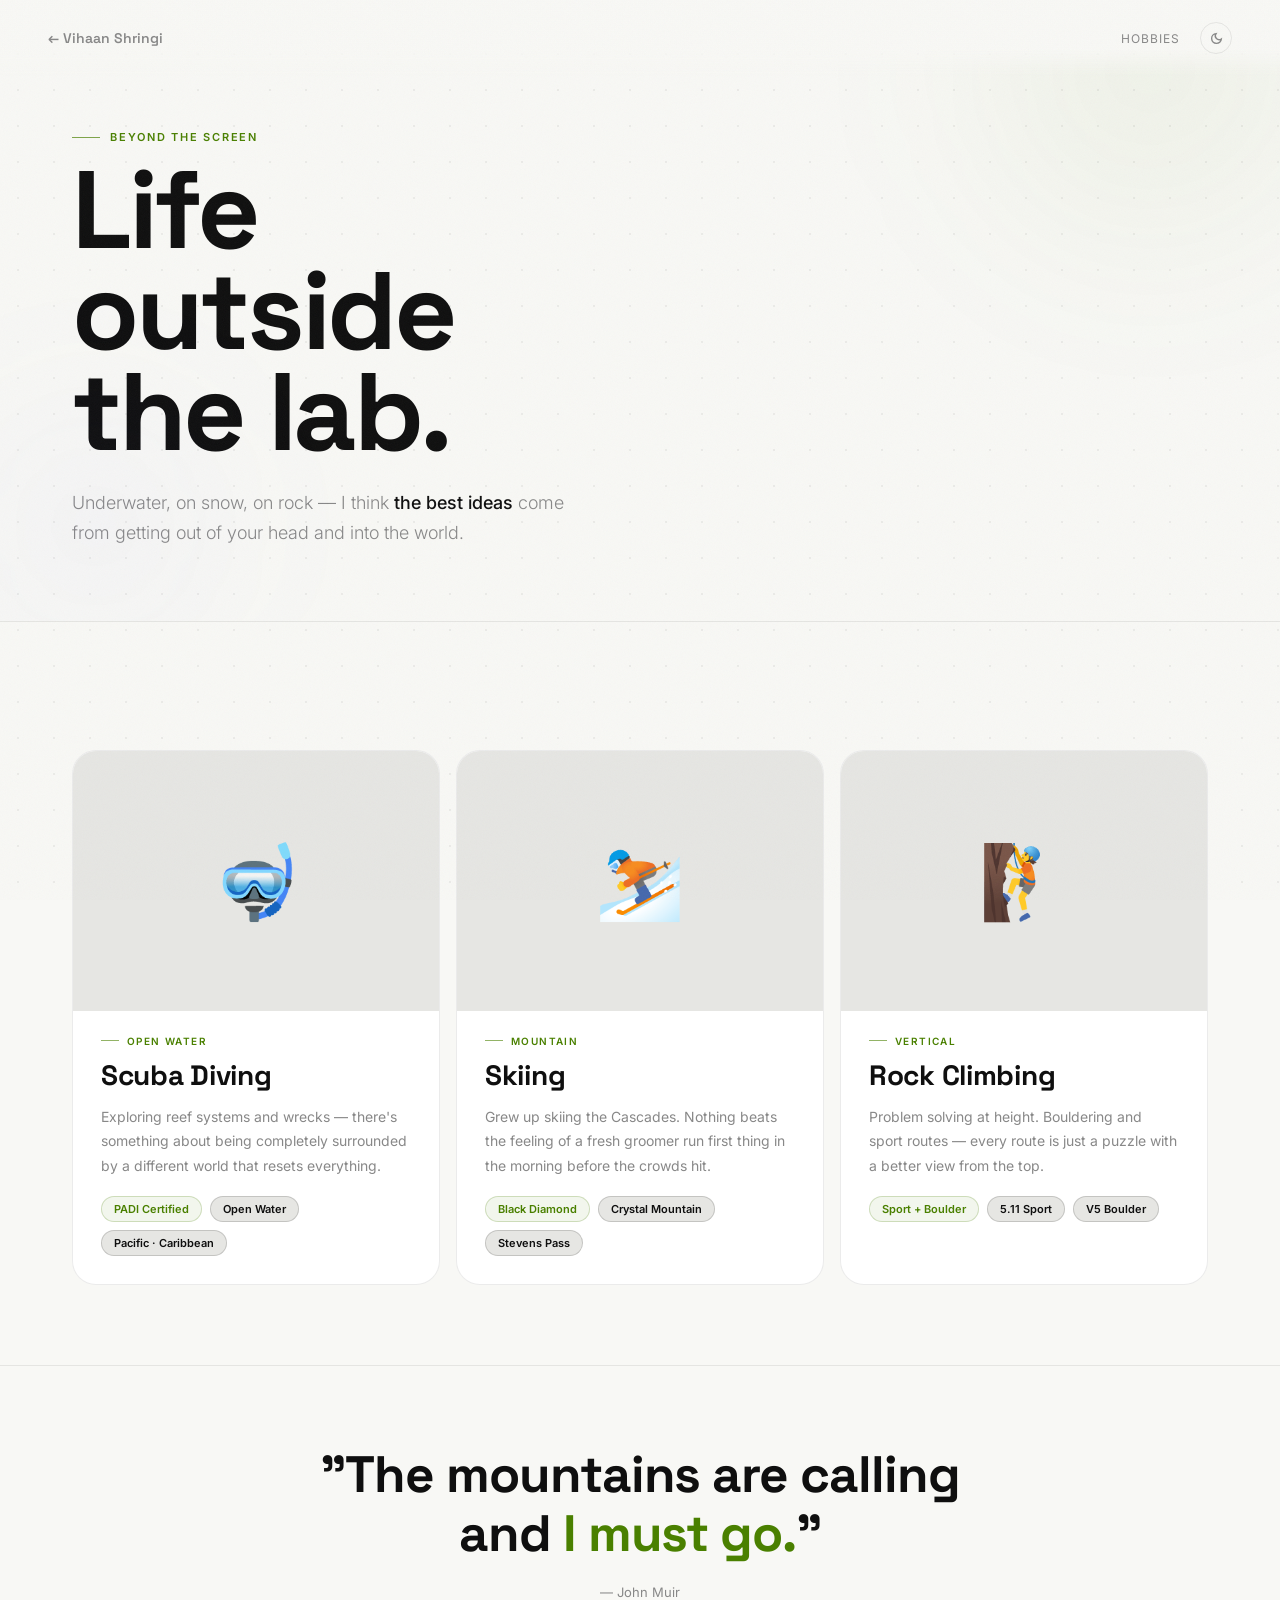
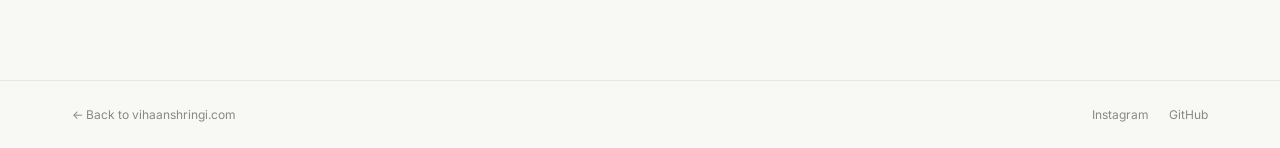
==== hobbies.html @ ff488a0d "Add interactive achievement flower to hero + hobbies page - Replace hero stat cards with SVG-style p" ====
<!DOCTYPE html>
<html lang="en">
<head>
  <meta charset="UTF-8" /><meta name="viewport" content="width=device-width, initial-scale=1.0" />
  <script>try{var t=localStorage.getItem('theme')||(window.matchMedia('(prefers-color-scheme:light)').matches?'light':'dark');document.documentElement.setAttribute('data-theme',t)}catch(e){}</script>
  <title>Hobbies — Vihaan Shringi</title>
  <link rel="preconnect" href="https://fonts.googleapis.com" />
  <link href="https://fonts.googleapis.com/css2?family=Space+Grotesk:wght@300;400;500;600;700&family=Inter:wght@300;400;500;600&display=swap" rel="stylesheet" />
  <style>
    *, *::before, *::after { box-sizing: border-box; margin: 0; padding: 0; }
    :root {
      --bg: #080808; --surface: #0f0f0f; --surface2: #161616;
      --border: rgba(255,255,255,0.07); --border2: rgba(255,255,255,0.13);
      --text: #ebebeb; --muted: #555; --accent: #b8ff57;
    }
    [data-theme="light"] {
      --bg: #f8f8f5; --surface: #efefec; --surface2: #e6e6e3;
      --border: rgba(0,0,0,0.08); --border2: rgba(0,0,0,0.15);
      --text: #0f0f0f; --muted: #888; --accent: #4a8000;
    }
    html { scroll-behavior: smooth; }
    body { background: var(--bg); color: var(--text); font-family: 'Inter', sans-serif; -webkit-font-smoothing: antialiased; overflow-x: hidden; cursor: none; }
    h1,h2,h3,h4 { font-family: 'Space Grotesk', sans-serif; }

    /* NOISE */
    .noise { position:fixed; inset:0; z-index:200; pointer-events:none; opacity:0.04;
      background-image:url("data:image/svg+xml,%3Csvg viewBox='0 0 256 256' xmlns='http://www.w3.org/2000/svg'%3E%3Cfilter id='n'%3E%3CfeTurbulence type='fractalNoise' baseFrequency='0.9' numOctaves='4' stitchTiles='stitch'/%3E%3C/filter%3E%3Crect width='100%25' height='100%25' filter='url(%23n)'/%3E%3C/svg%3E");
      background-size:200px 200px; }
    body::before { content:''; position:fixed; inset:0; background-image:radial-gradient(rgba(255,255,255,0.022) 1px, transparent 1px); background-size:36px 36px; pointer-events:none; z-index:0; }
    [data-theme="light"] body::before { background-image:radial-gradient(rgba(0,0,0,0.05) 1px, transparent 1px); }

    /* CURSOR */
    #cursor { position:fixed; width:8px; height:8px; background:var(--accent); border-radius:50%; pointer-events:none; z-index:9999; transform:translate(-50%,-50%); mix-blend-mode:difference; transition:width .15s,height .15s; }
    #cursor-ring { position:fixed; width:36px; height:36px; border:1.5px solid rgba(184,255,87,0.3); border-radius:50%; pointer-events:none; z-index:9998; transform:translate(-50%,-50%); transition:width .22s,height .22s,border-color .22s; }
    body.hovered #cursor { width:5px; height:5px; }
    body.hovered #cursor-ring { width:52px; height:52px; border-color:rgba(184,255,87,0.55); }
    [data-theme="light"] #cursor-ring { border-color:rgba(74,128,0,0.35); }
    [data-theme="light"] body.hovered #cursor-ring { border-color:rgba(74,128,0,0.6); }
    @media(max-width:820px){ body{ cursor:auto; } #cursor,#cursor-ring{ display:none; } }

    /* NAV */
    nav { position:fixed; top:0; width:100%; z-index:100; padding:22px 48px; display:flex; align-items:center; justify-content:space-between; }
    nav::after { content:''; position:absolute; inset:0; background:linear-gradient(to bottom, rgba(8,8,8,0.97) 65%, transparent); pointer-events:none; }
    [data-theme="light"] nav::after { background:linear-gradient(to bottom, rgba(248,248,245,0.97) 65%, transparent); }
    .back-link { font-family:'Space Grotesk',sans-serif; font-weight:600; font-size:14px; color:var(--muted); text-decoration:none; position:relative; z-index:1; transition:color .2s; display:flex; align-items:center; gap:8px; }
    .back-link:hover { color:var(--text); }
    .nav-right { display:flex; align-items:center; gap:20px; position:relative; z-index:1; }
    .nav-tag { font-size:12px; color:var(--muted); letter-spacing:0.08em; text-transform:uppercase; }
    .theme-toggle { background:transparent; border:1px solid var(--border); border-radius:99px; width:32px; height:32px; display:flex; align-items:center; justify-content:center; cursor:none; transition:border-color .2s; color:var(--muted); padding:0; flex-shrink:0; }
    .theme-toggle:hover { border-color:var(--border2); color:var(--text); }

    /* HERO */
    .page-hero { min-height: 52vh; display:flex; flex-direction:column; justify-content:flex-end; padding:130px 72px 72px; position:relative; overflow:hidden; }
    .hero-orb { position:absolute; border-radius:50%; pointer-events:none; filter:blur(80px); }
    .orb1 { width:500px; height:500px; top:-180px; right:-120px; background:radial-gradient(circle, rgba(184,255,87,0.06) 0%, transparent 70%); }
    .orb2 { width:350px; height:350px; bottom:-80px; left:-80px; background:radial-gradient(circle, rgba(99,102,241,0.05) 0%, transparent 70%); }
    [data-theme="light"] .orb1 { background:radial-gradient(circle, rgba(74,128,0,0.07) 0%, transparent 70%); }
    [data-theme="light"] .orb2 { background:radial-gradient(circle, rgba(99,102,241,0.05) 0%, transparent 70%); }
    .page-eyebrow { font-size:11px; font-weight:600; color:var(--accent); letter-spacing:0.16em; text-transform:uppercase; margin-bottom:16px; display:flex; align-items:center; gap:10px; }
    .page-eyebrow::before { content:''; width:28px; height:1px; background:var(--accent); opacity:0.7; }
    .page-title { font-size:clamp(56px,9vw,110px); font-weight:700; line-height:0.92; letter-spacing:-0.03em; margin-bottom:24px; }
    .page-desc { font-size:18px; color:var(--muted); max-width:520px; line-height:1.7; font-weight:300; }
    .page-desc strong { color:var(--text); font-weight:500; }

    /* HOBBY GRID */
    .hobbies-section { padding:80px 72px; border-top:1px solid var(--border); }
    .hobbies-grid { display:grid; grid-template-columns:repeat(3,1fr); gap:16px; margin-top:48px; }
    .hobby-card { border:1px solid var(--border); border-radius:24px; overflow:hidden; background:var(--surface); transition:border-color .25s, transform .3s, box-shadow .3s; position:relative; }
    .hobby-card:hover { border-color:var(--border2); transform:translateY(-5px); box-shadow:0 20px 50px rgba(0,0,0,0.4); }
    [data-theme="light"] .hobby-card { background:#fff; }
    .hobby-img { width:100%; height:260px; object-fit:cover; display:block; background:var(--surface2); position:relative; }
    .hobby-img-placeholder { width:100%; height:260px; background:var(--surface2); display:flex; align-items:center; justify-content:center; font-size:72px; }
    .hobby-body { padding:24px 28px 28px; }
    .hobby-tag { font-size:10px; font-weight:600; color:var(--accent); letter-spacing:0.14em; text-transform:uppercase; margin-bottom:10px; display:flex; align-items:center; gap:8px; }
    .hobby-tag::before { content:''; width:18px; height:1px; background:var(--accent); opacity:0.6; }
    .hobby-name { font-family:'Space Grotesk',sans-serif; font-size:28px; font-weight:700; margin-bottom:12px; letter-spacing:-0.01em; }
    .hobby-desc { font-size:14px; color:var(--muted); line-height:1.75; margin-bottom:18px; }
    .hobby-stats { display:flex; flex-wrap:wrap; gap:8px; }
    .hobby-stat { font-size:11px; font-weight:600; color:var(--text); background:var(--surface2); border:1px solid var(--border2); border-radius:99px; padding:5px 12px; }
    .hobby-stat.accent { color:var(--accent); border-color:rgba(184,255,87,0.25); background:rgba(184,255,87,0.06); }
    [data-theme="light"] .hobby-stat.accent { background:rgba(74,128,0,0.07); border-color:rgba(74,128,0,0.22); }

    /* ADVENTURE QUOTE */
    .quote-section { padding:80px 72px; border-top:1px solid var(--border); text-align:center; }
    .big-quote { font-family:'Space Grotesk',sans-serif; font-size:clamp(28px,4vw,52px); font-weight:700; line-height:1.15; letter-spacing:-0.02em; color:var(--text); max-width:780px; margin:0 auto 20px; }
    .big-quote span { color:var(--accent); }
    .quote-attr { font-size:13px; color:var(--muted); }

    /* FOOTER */
    footer { border-top:1px solid var(--border); padding:26px 72px; display:flex; align-items:center; justify-content:space-between; color:var(--muted); font-size:12px; }
    footer a { color:var(--muted); text-decoration:none; transition:color .2s; }
    footer a:hover { color:var(--text); }

    /* REVEAL */
    .reveal { opacity:0; transform:translateY(22px); transition:opacity .6s ease, transform .6s ease; }
    .reveal.in { opacity:1; transform:none; }
    .rd1 { transition-delay:.08s; } .rd2 { transition-delay:.16s; } .rd3 { transition-delay:.24s; }

    @media(max-width:900px) {
      .page-hero { padding:110px 24px 56px; }
      .hobbies-section { padding:60px 24px; }
      .hobbies-grid { grid-template-columns:1fr 1fr; }
      .quote-section { padding:60px 24px; }
      footer { padding:24px; flex-direction:column; gap:8px; text-align:center; }
    }
    @media(max-width:600px) {
      .hobbies-grid { grid-template-columns:1fr; }
    }
  </style>
</head>
<body>
  <div class="noise"></div>
  <div id="cursor"></div>
  <div id="cursor-ring"></div>

  <nav>
    <a href="index.html" class="back-link">← Vihaan Shringi</a>
    <div class="nav-right">
      <span class="nav-tag">Hobbies</span>
      <button id="themeToggle" class="theme-toggle" aria-label="Toggle theme"></button>
    </div>
  </nav>

  <!-- HERO -->
  <section class="page-hero">
    <div class="hero-orb orb1"></div>
    <div class="hero-orb orb2"></div>
    <div class="page-eyebrow">Beyond the screen</div>
    <h1 class="page-title">Life<br/>outside<br/>the lab.</h1>
    <p class="page-desc">Underwater, on snow, on rock — I think <strong>the best ideas</strong> come from getting out of your head and into the world.</p>
  </section>

  <!-- HOBBIES GRID -->
  <section class="hobbies-section">
    <div class="hobbies-grid">

      <!-- SCUBA DIVING -->
      <div class="hobby-card reveal">
        <!-- Replace with: <img class="hobby-img" src="../media/photos/scuba.jpg" alt="Scuba"> -->
        <div class="hobby-img-placeholder">🤿</div>
        <div class="hobby-body">
          <div class="hobby-tag">Open water</div>
          <div class="hobby-name">Scuba Diving</div>
          <div class="hobby-desc">Exploring reef systems and wrecks — there's something about being completely surrounded by a different world that resets everything.</div>
          <div class="hobby-stats">
            <span class="hobby-stat accent">PADI Certified</span>
            <span class="hobby-stat">Open Water</span>
            <span class="hobby-stat">Pacific · Caribbean</span>
          </div>
        </div>
      </div>

      <!-- SKIING -->
      <div class="hobby-card reveal rd1">
        <!-- Replace with: <img class="hobby-img" src="../media/photos/skiing.jpg" alt="Skiing"> -->
        <div class="hobby-img-placeholder">⛷️</div>
        <div class="hobby-body">
          <div class="hobby-tag">Mountain</div>
          <div class="hobby-name">Skiing</div>
          <div class="hobby-desc">Grew up skiing the Cascades. Nothing beats the feeling of a fresh groomer run first thing in the morning before the crowds hit.</div>
          <div class="hobby-stats">
            <span class="hobby-stat accent">Black Diamond</span>
            <span class="hobby-stat">Crystal Mountain</span>
            <span class="hobby-stat">Stevens Pass</span>
          </div>
        </div>
      </div>

      <!-- CLIMBING -->
      <div class="hobby-card reveal rd2">
        <!-- Replace with: <img class="hobby-img" src="../media/photos/climbing.jpg" alt="Climbing"> -->
        <div class="hobby-img-placeholder">🧗</div>
        <div class="hobby-body">
          <div class="hobby-tag">Vertical</div>
          <div class="hobby-name">Rock Climbing</div>
          <div class="hobby-desc">Problem solving at height. Bouldering and sport routes — every route is just a puzzle with a better view from the top.</div>
          <div class="hobby-stats">
            <span class="hobby-stat accent">Sport + Boulder</span>
            <span class="hobby-stat">5.11 Sport</span>
            <span class="hobby-stat">V5 Boulder</span>
          </div>
        </div>
      </div>

      <!-- PLACEHOLDER 4 — fill in with another hobby -->
      <!-- <div class="hobby-card reveal rd3">
        <div class="hobby-img-placeholder">🏄</div>
        <div class="hobby-body">
          <div class="hobby-tag">Water</div>
          <div class="hobby-name">Surfing</div>
          <div class="hobby-desc">...</div>
          <div class="hobby-stats"><span class="hobby-stat">...</span></div>
        </div>
      </div> -->

    </div>
  </section>

  <!-- QUOTE -->
  <section class="quote-section reveal">
    <p class="big-quote">"The mountains are calling<br/>and <span>I must go.</span>"</p>
    <p class="quote-attr">— John Muir</p>
  </section>

  <footer>
    <a href="index.html">← Back to vihaanshringi.com</a>
    <div style="display:flex;gap:20px">
      <a href="https://instagram.com/vhn1squests" target="_blank">Instagram</a>
      <a href="https://github.com/v1hns" target="_blank">GitHub</a>
    </div>
  </footer>

  <script>
    // CURSOR
    const cur = document.getElementById('cursor'), ring = document.getElementById('cursor-ring');
    let mx = -200, my = -200, rx = -200, ry = -200;
    document.addEventListener('mousemove', e => { mx = e.clientX; my = e.clientY; });
    (function tick() {
      cur.style.left = mx + 'px'; cur.style.top = my + 'px';
      rx += (mx - rx) * 0.13; ry += (my - ry) * 0.13;
      ring.style.left = rx + 'px'; ring.style.top = ry + 'px';
      requestAnimationFrame(tick);
    })();
    document.querySelectorAll('a, button, .hobby-card').forEach(el => {
      el.addEventListener('mouseenter', () => document.body.classList.add('hovered'));
      el.addEventListener('mouseleave', () => document.body.classList.remove('hovered'));
    });

    // THEME TOGGLE
    (function() {
      const html = document.documentElement;
      const btn = document.getElementById('themeToggle');
      const sunSVG = '<svg width="13" height="13" viewBox="0 0 24 24" fill="none" stroke="currentColor" stroke-width="2.5"><circle cx="12" cy="12" r="4"/><line x1="12" y1="2" x2="12" y2="4"/><line x1="12" y1="20" x2="12" y2="22"/><line x1="4.93" y1="4.93" x2="6.34" y2="6.34"/><line x1="17.66" y1="17.66" x2="19.07" y2="19.07"/><line x1="2" y1="12" x2="4" y2="12"/><line x1="20" y1="12" x2="22" y2="12"/><line x1="4.93" y1="19.07" x2="6.34" y2="17.66"/><line x1="17.66" y1="6.34" x2="19.07" y2="4.93"/></svg>';
      const moonSVG = '<svg width="13" height="13" viewBox="0 0 24 24" fill="none" stroke="currentColor" stroke-width="2.5"><path d="M21 12.79A9 9 0 1 1 11.21 3 7 7 0 0 0 21 12.79z"/></svg>';
      function isDark() { return html.getAttribute('data-theme') === 'dark'; }
      function updateIcon() { btn.innerHTML = isDark() ? sunSVG : moonSVG; }
      btn.addEventListener('click', () => {
        const next = isDark() ? 'light' : 'dark';
        html.setAttribute('data-theme', next);
        localStorage.setItem('theme', next);
        updateIcon();
      });
      updateIcon();
    })();

    // SCROLL REVEAL
    const obs = new IntersectionObserver(
      entries => entries.forEach(e => { if (e.isIntersecting) e.target.classList.add('in'); }),
      { threshold: 0.08 }
    );
    document.querySelectorAll('.reveal').forEach(el => obs.observe(el));
  </script>
</body>
</html>
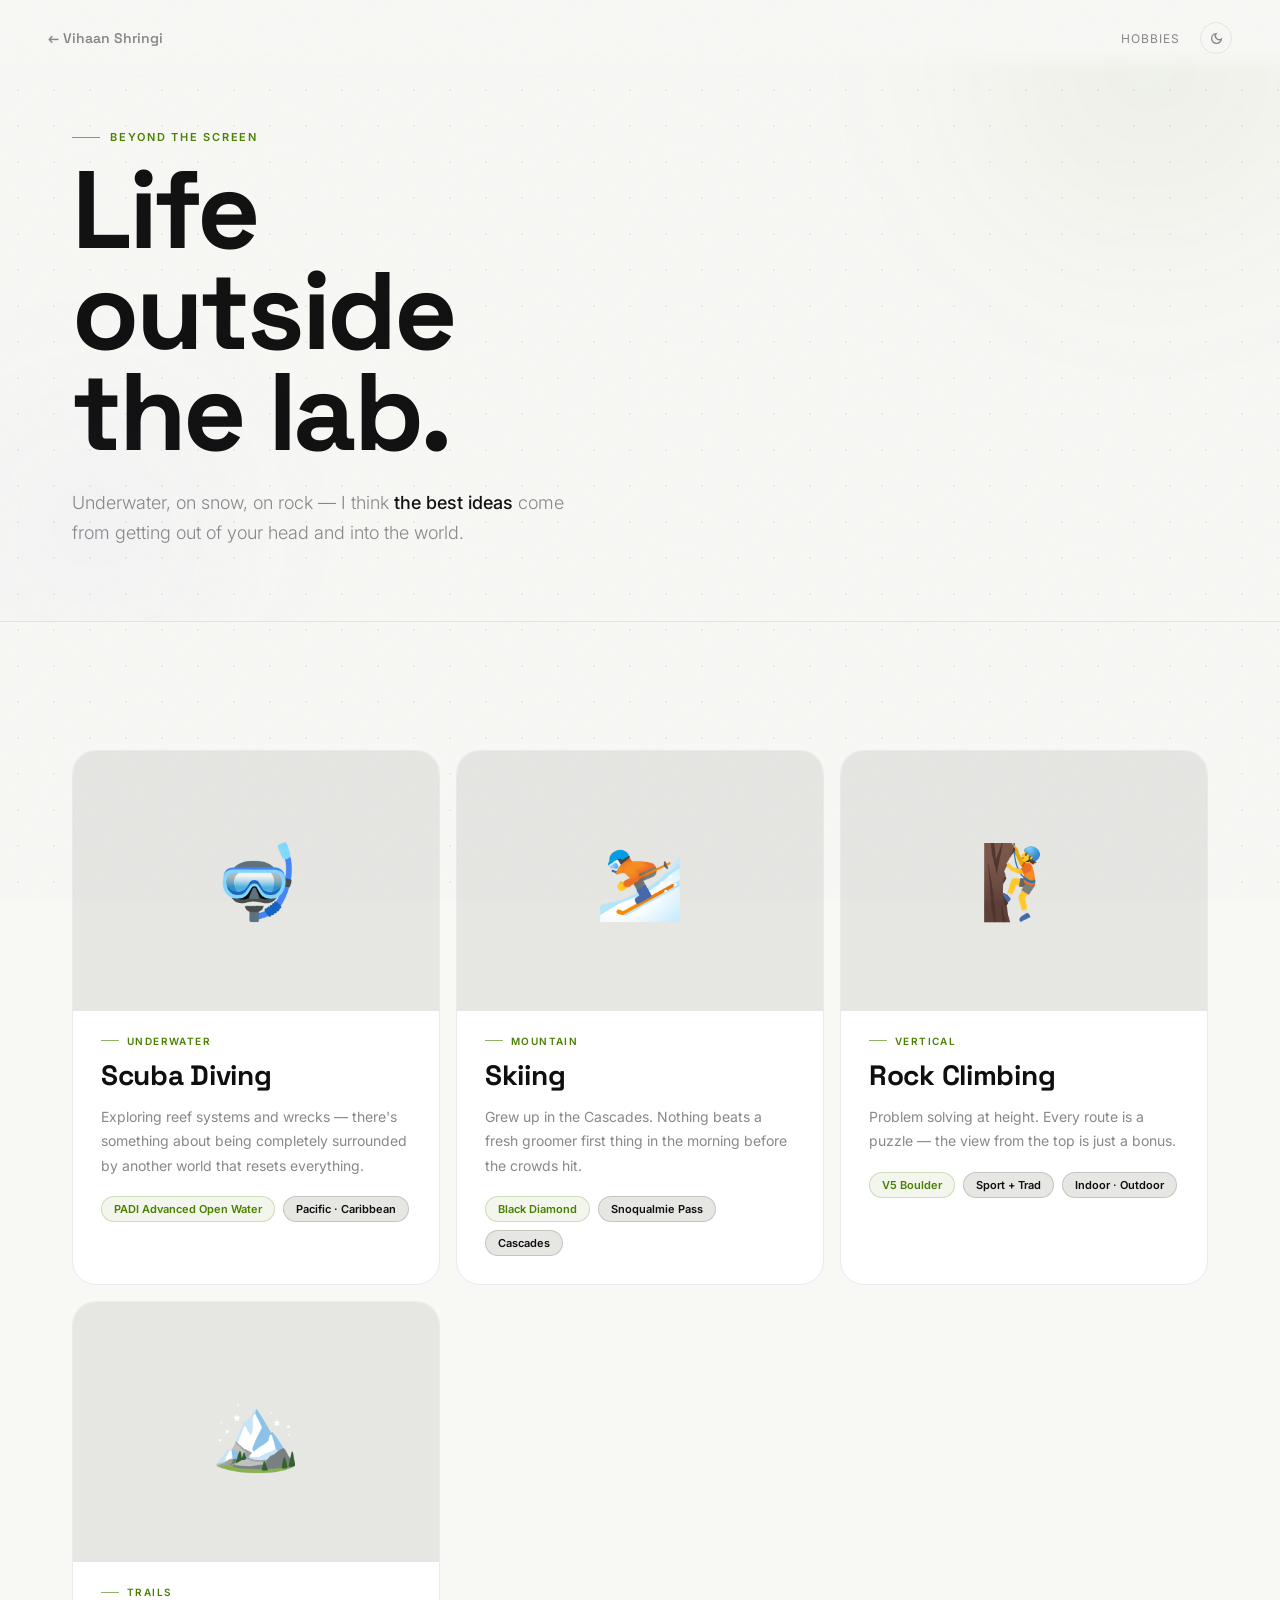
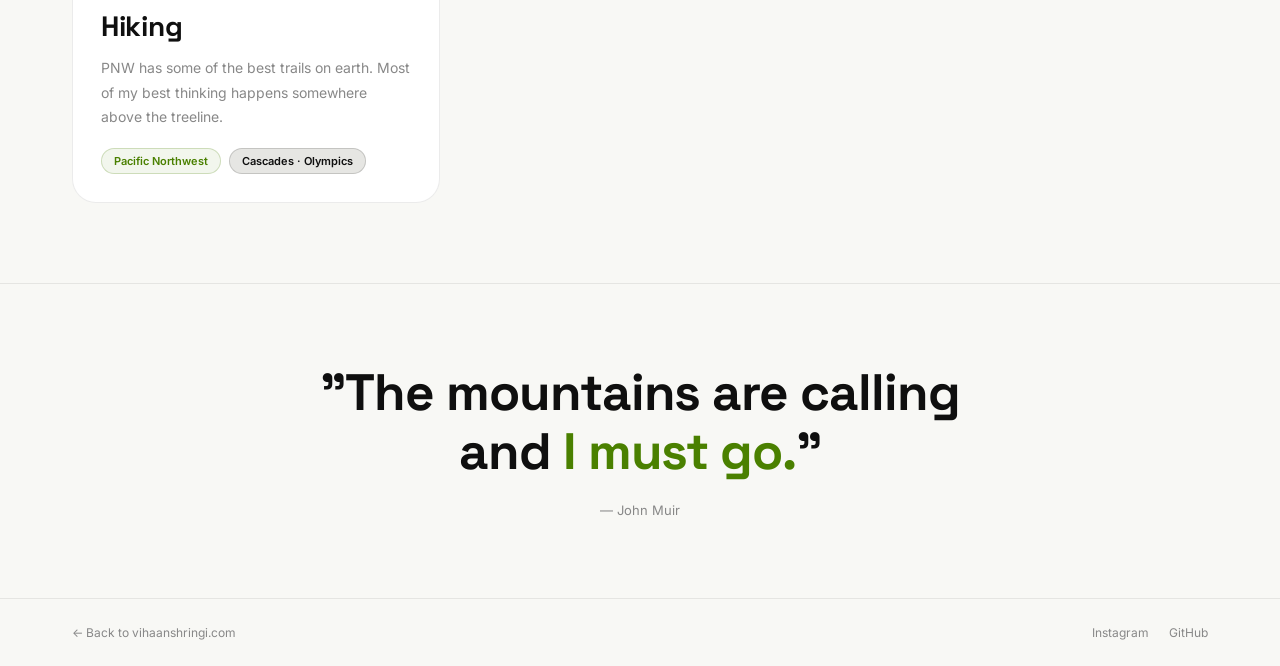
==== commit a0f929c8: "Replace experience section with compact affiliations grid; update hobbies - Ditch the full resume-st" ====
--- a/hobbies.html
+++ b/hobbies.html
@@ -136,15 +136,14 @@
 
       <!-- SCUBA DIVING -->
       <div class="hobby-card reveal">
-        <!-- Replace with: <img class="hobby-img" src="../media/photos/scuba.jpg" alt="Scuba"> -->
+        <!-- Replace with: <img class="hobby-img" src="media/photos/scuba.jpg" alt="Scuba"> -->
         <div class="hobby-img-placeholder">🤿</div>
         <div class="hobby-body">
-          <div class="hobby-tag">Open water</div>
+          <div class="hobby-tag">Underwater</div>
           <div class="hobby-name">Scuba Diving</div>
-          <div class="hobby-desc">Exploring reef systems and wrecks — there's something about being completely surrounded by a different world that resets everything.</div>
-          <div class="hobby-stats">
-            <span class="hobby-stat accent">PADI Certified</span>
-            <span class="hobby-stat">Open Water</span>
+          <div class="hobby-desc">Exploring reef systems and wrecks — there's something about being completely surrounded by another world that resets everything.</div>
+          <div class="hobby-stats">
+            <span class="hobby-stat accent">PADI Advanced Open Water</span>
             <span class="hobby-stat">Pacific · Caribbean</span>
           </div>
         </div>
@@ -152,46 +151,50 @@
 
       <!-- SKIING -->
       <div class="hobby-card reveal rd1">
-        <!-- Replace with: <img class="hobby-img" src="../media/photos/skiing.jpg" alt="Skiing"> -->
+        <!-- Replace with: <img class="hobby-img" src="media/photos/skiing.jpg" alt="Skiing"> -->
         <div class="hobby-img-placeholder">⛷️</div>
         <div class="hobby-body">
           <div class="hobby-tag">Mountain</div>
           <div class="hobby-name">Skiing</div>
-          <div class="hobby-desc">Grew up skiing the Cascades. Nothing beats the feeling of a fresh groomer run first thing in the morning before the crowds hit.</div>
+          <div class="hobby-desc">Grew up in the Cascades. Nothing beats a fresh groomer first thing in the morning before the crowds hit.</div>
           <div class="hobby-stats">
             <span class="hobby-stat accent">Black Diamond</span>
-            <span class="hobby-stat">Crystal Mountain</span>
-            <span class="hobby-stat">Stevens Pass</span>
+            <span class="hobby-stat">Snoqualmie Pass</span>
+            <span class="hobby-stat">Cascades</span>
           </div>
         </div>
       </div>
 
       <!-- CLIMBING -->
       <div class="hobby-card reveal rd2">
-        <!-- Replace with: <img class="hobby-img" src="../media/photos/climbing.jpg" alt="Climbing"> -->
+        <!-- Replace with: <img class="hobby-img" src="media/photos/climbing.jpg" alt="Climbing"> -->
         <div class="hobby-img-placeholder">🧗</div>
         <div class="hobby-body">
           <div class="hobby-tag">Vertical</div>
           <div class="hobby-name">Rock Climbing</div>
-          <div class="hobby-desc">Problem solving at height. Bouldering and sport routes — every route is just a puzzle with a better view from the top.</div>
-          <div class="hobby-stats">
-            <span class="hobby-stat accent">Sport + Boulder</span>
-            <span class="hobby-stat">5.11 Sport</span>
-            <span class="hobby-stat">V5 Boulder</span>
-          </div>
-        </div>
-      </div>
-
-      <!-- PLACEHOLDER 4 — fill in with another hobby -->
-      <!-- <div class="hobby-card reveal rd3">
-        <div class="hobby-img-placeholder">🏄</div>
-        <div class="hobby-body">
-          <div class="hobby-tag">Water</div>
-          <div class="hobby-name">Surfing</div>
-          <div class="hobby-desc">...</div>
-          <div class="hobby-stats"><span class="hobby-stat">...</span></div>
-        </div>
-      </div> -->
+          <div class="hobby-desc">Problem solving at height. Every route is a puzzle — the view from the top is just a bonus.</div>
+          <div class="hobby-stats">
+            <span class="hobby-stat accent">V5 Boulder</span>
+            <span class="hobby-stat">Sport + Trad</span>
+            <span class="hobby-stat">Indoor · Outdoor</span>
+          </div>
+        </div>
+      </div>
+
+      <!-- HIKING -->
+      <div class="hobby-card reveal rd3">
+        <!-- Replace with: <img class="hobby-img" src="media/photos/hiking.jpg" alt="Hiking"> -->
+        <div class="hobby-img-placeholder">🏔️</div>
+        <div class="hobby-body">
+          <div class="hobby-tag">Trails</div>
+          <div class="hobby-name">Hiking</div>
+          <div class="hobby-desc">PNW has some of the best trails on earth. Most of my best thinking happens somewhere above the treeline.</div>
+          <div class="hobby-stats">
+            <span class="hobby-stat accent">Pacific Northwest</span>
+            <span class="hobby-stat">Cascades · Olympics</span>
+          </div>
+        </div>
+      </div>
 
     </div>
   </section>
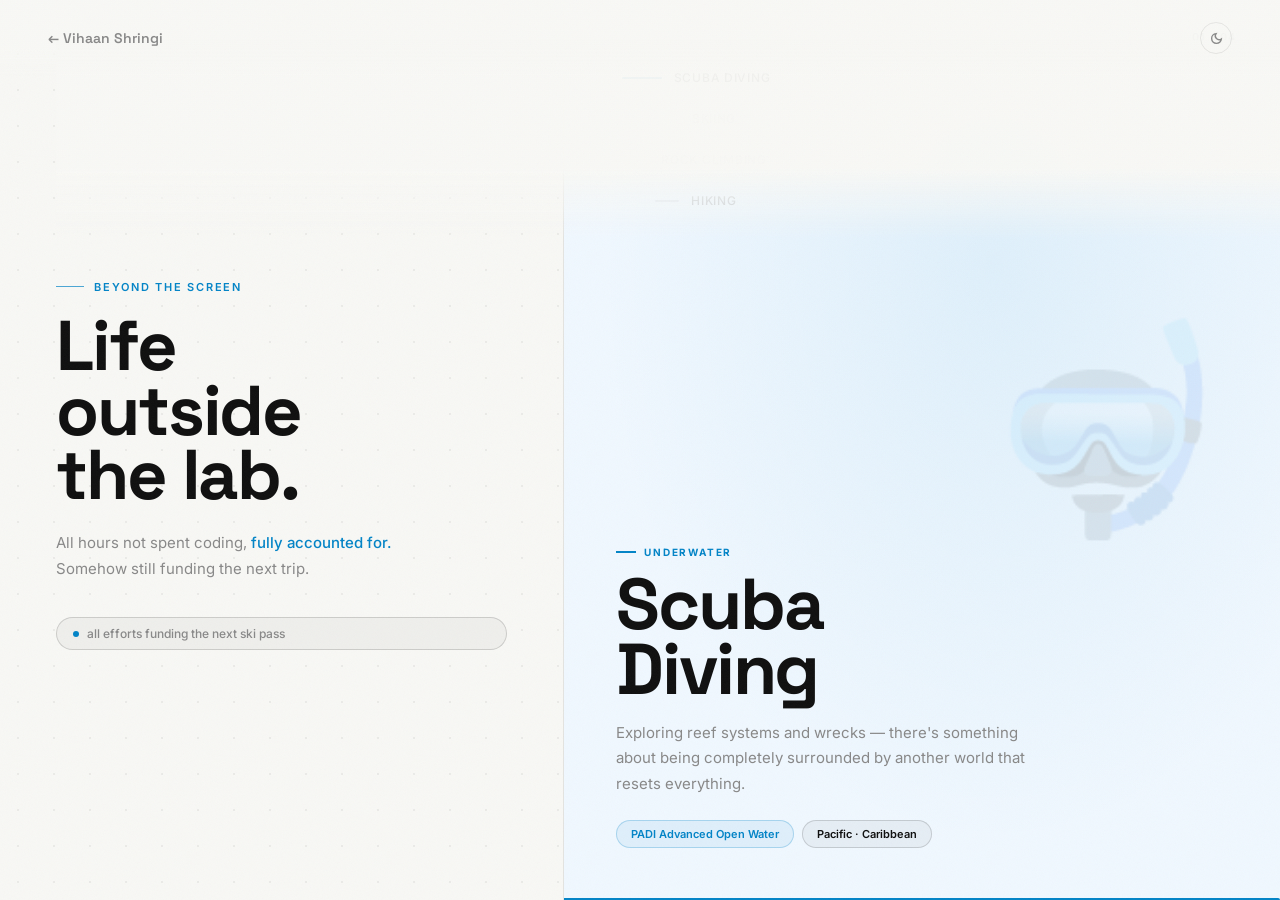
==== commit 01fedf2a: "Restore full site, blue accent, dock sign, fish strip; hobbies ad reel index.html: - Restored from l" ====
--- a/hobbies.html
+++ b/hobbies.html
@@ -7,20 +7,22 @@
   <link rel="preconnect" href="https://fonts.googleapis.com" />
   <link href="https://fonts.googleapis.com/css2?family=Space+Grotesk:wght@300;400;500;600;700&family=Inter:wght@300;400;500;600&display=swap" rel="stylesheet" />
   <style>
-    *, *::before, *::after { box-sizing: border-box; margin: 0; padding: 0; }
+    *, *::before, *::after { box-sizing:border-box; margin:0; padding:0; }
     :root {
-      --bg: #080808; --surface: #0f0f0f; --surface2: #161616;
-      --border: rgba(255,255,255,0.07); --border2: rgba(255,255,255,0.13);
-      --text: #ebebeb; --muted: #555; --accent: #b8ff57;
+      --bg:#080808; --surface:#0f0f0f; --surface2:#161616;
+      --border:rgba(255,255,255,0.07); --border2:rgba(255,255,255,0.13);
+      --text:#ebebeb; --muted:#555; --accent:#38bdf8;
     }
     [data-theme="light"] {
-      --bg: #f8f8f5; --surface: #efefec; --surface2: #e6e6e3;
-      --border: rgba(0,0,0,0.08); --border2: rgba(0,0,0,0.15);
-      --text: #0f0f0f; --muted: #888; --accent: #4a8000;
-    }
-    html { scroll-behavior: smooth; }
-    body { background: var(--bg); color: var(--text); font-family: 'Inter', sans-serif; -webkit-font-smoothing: antialiased; overflow-x: hidden; cursor: none; }
-    h1,h2,h3,h4 { font-family: 'Space Grotesk', sans-serif; }
+      --bg:#f8f8f5; --surface:#efefec; --surface2:#e6e6e3;
+      --border:rgba(0,0,0,0.08); --border2:rgba(0,0,0,0.15);
+      --text:#0f0f0f; --muted:#888; --accent:#0284c7;
+    }
+    html,body { height:100%; overflow:hidden; }
+    body { background:var(--bg); color:var(--text); font-family:'Inter',sans-serif; -webkit-font-smoothing:antialiased; }
+    h1,h2,h3 { font-family:'Space Grotesk',sans-serif; }
+    * { cursor:none !important; }
+    @media(max-width:820px){ *{ cursor:auto !important; } }
 
     /* NOISE */
     .noise { position:fixed; inset:0; z-index:200; pointer-events:none; opacity:0.04;
@@ -31,80 +33,98 @@
 
     /* CURSOR */
     #cursor { position:fixed; width:8px; height:8px; background:var(--accent); border-radius:50%; pointer-events:none; z-index:9999; transform:translate(-50%,-50%); mix-blend-mode:difference; transition:width .15s,height .15s; }
-    #cursor-ring { position:fixed; width:36px; height:36px; border:1.5px solid rgba(184,255,87,0.3); border-radius:50%; pointer-events:none; z-index:9998; transform:translate(-50%,-50%); transition:width .22s,height .22s,border-color .22s; }
+    #cursor-ring { position:fixed; width:36px; height:36px; border:1.5px solid rgba(56,189,248,0.3); border-radius:50%; pointer-events:none; z-index:9998; transform:translate(-50%,-50%); transition:width .22s,height .22s,border-color .22s; }
     body.hovered #cursor { width:5px; height:5px; }
-    body.hovered #cursor-ring { width:52px; height:52px; border-color:rgba(184,255,87,0.55); }
-    [data-theme="light"] #cursor-ring { border-color:rgba(74,128,0,0.35); }
-    [data-theme="light"] body.hovered #cursor-ring { border-color:rgba(74,128,0,0.6); }
-    @media(max-width:820px){ body{ cursor:auto; } #cursor,#cursor-ring{ display:none; } }
+    body.hovered #cursor-ring { width:52px; height:52px; border-color:rgba(56,189,248,0.55); }
+    [data-theme="light"] #cursor-ring { border-color:rgba(2,132,199,0.3); }
+    @media(max-width:820px){ #cursor,#cursor-ring{ display:none; } }
 
     /* NAV */
     nav { position:fixed; top:0; width:100%; z-index:100; padding:22px 48px; display:flex; align-items:center; justify-content:space-between; }
-    nav::after { content:''; position:absolute; inset:0; background:linear-gradient(to bottom, rgba(8,8,8,0.97) 65%, transparent); pointer-events:none; }
-    [data-theme="light"] nav::after { background:linear-gradient(to bottom, rgba(248,248,245,0.97) 65%, transparent); }
+    nav::after { content:''; position:absolute; inset:0; background:linear-gradient(to bottom,rgba(8,8,8,0.97) 65%,transparent); pointer-events:none; }
+    [data-theme="light"] nav::after { background:linear-gradient(to bottom,rgba(248,248,245,0.97) 65%,transparent); }
     .back-link { font-family:'Space Grotesk',sans-serif; font-weight:600; font-size:14px; color:var(--muted); text-decoration:none; position:relative; z-index:1; transition:color .2s; display:flex; align-items:center; gap:8px; }
     .back-link:hover { color:var(--text); }
     .nav-right { display:flex; align-items:center; gap:20px; position:relative; z-index:1; }
-    .nav-tag { font-size:12px; color:var(--muted); letter-spacing:0.08em; text-transform:uppercase; }
     .theme-toggle { background:transparent; border:1px solid var(--border); border-radius:99px; width:32px; height:32px; display:flex; align-items:center; justify-content:center; cursor:none; transition:border-color .2s; color:var(--muted); padding:0; flex-shrink:0; }
     .theme-toggle:hover { border-color:var(--border2); color:var(--text); }
 
-    /* HERO */
-    .page-hero { min-height: 52vh; display:flex; flex-direction:column; justify-content:flex-end; padding:130px 72px 72px; position:relative; overflow:hidden; }
-    .hero-orb { position:absolute; border-radius:50%; pointer-events:none; filter:blur(80px); }
-    .orb1 { width:500px; height:500px; top:-180px; right:-120px; background:radial-gradient(circle, rgba(184,255,87,0.06) 0%, transparent 70%); }
-    .orb2 { width:350px; height:350px; bottom:-80px; left:-80px; background:radial-gradient(circle, rgba(99,102,241,0.05) 0%, transparent 70%); }
-    [data-theme="light"] .orb1 { background:radial-gradient(circle, rgba(74,128,0,0.07) 0%, transparent 70%); }
-    [data-theme="light"] .orb2 { background:radial-gradient(circle, rgba(99,102,241,0.05) 0%, transparent 70%); }
-    .page-eyebrow { font-size:11px; font-weight:600; color:var(--accent); letter-spacing:0.16em; text-transform:uppercase; margin-bottom:16px; display:flex; align-items:center; gap:10px; }
-    .page-eyebrow::before { content:''; width:28px; height:1px; background:var(--accent); opacity:0.7; }
-    .page-title { font-size:clamp(56px,9vw,110px); font-weight:700; line-height:0.92; letter-spacing:-0.03em; margin-bottom:24px; }
-    .page-desc { font-size:18px; color:var(--muted); max-width:520px; line-height:1.7; font-weight:300; }
-    .page-desc strong { color:var(--text); font-weight:500; }
-
-    /* HOBBY GRID */
-    .hobbies-section { padding:80px 72px; border-top:1px solid var(--border); }
-    .hobbies-grid { display:grid; grid-template-columns:repeat(3,1fr); gap:16px; margin-top:48px; }
-    .hobby-card { border:1px solid var(--border); border-radius:24px; overflow:hidden; background:var(--surface); transition:border-color .25s, transform .3s, box-shadow .3s; position:relative; }
-    .hobby-card:hover { border-color:var(--border2); transform:translateY(-5px); box-shadow:0 20px 50px rgba(0,0,0,0.4); }
-    [data-theme="light"] .hobby-card { background:#fff; }
-    .hobby-img { width:100%; height:260px; object-fit:cover; display:block; background:var(--surface2); position:relative; }
-    .hobby-img-placeholder { width:100%; height:260px; background:var(--surface2); display:flex; align-items:center; justify-content:center; font-size:72px; }
-    .hobby-body { padding:24px 28px 28px; }
-    .hobby-tag { font-size:10px; font-weight:600; color:var(--accent); letter-spacing:0.14em; text-transform:uppercase; margin-bottom:10px; display:flex; align-items:center; gap:8px; }
-    .hobby-tag::before { content:''; width:18px; height:1px; background:var(--accent); opacity:0.6; }
-    .hobby-name { font-family:'Space Grotesk',sans-serif; font-size:28px; font-weight:700; margin-bottom:12px; letter-spacing:-0.01em; }
-    .hobby-desc { font-size:14px; color:var(--muted); line-height:1.75; margin-bottom:18px; }
-    .hobby-stats { display:flex; flex-wrap:wrap; gap:8px; }
-    .hobby-stat { font-size:11px; font-weight:600; color:var(--text); background:var(--surface2); border:1px solid var(--border2); border-radius:99px; padding:5px 12px; }
-    .hobby-stat.accent { color:var(--accent); border-color:rgba(184,255,87,0.25); background:rgba(184,255,87,0.06); }
-    [data-theme="light"] .hobby-stat.accent { background:rgba(74,128,0,0.07); border-color:rgba(74,128,0,0.22); }
-
-    /* ADVENTURE QUOTE */
-    .quote-section { padding:80px 72px; border-top:1px solid var(--border); text-align:center; }
-    .big-quote { font-family:'Space Grotesk',sans-serif; font-size:clamp(28px,4vw,52px); font-weight:700; line-height:1.15; letter-spacing:-0.02em; color:var(--text); max-width:780px; margin:0 auto 20px; }
-    .big-quote span { color:var(--accent); }
-    .quote-attr { font-size:13px; color:var(--muted); }
-
-    /* FOOTER */
-    footer { border-top:1px solid var(--border); padding:26px 72px; display:flex; align-items:center; justify-content:space-between; color:var(--muted); font-size:12px; }
-    footer a { color:var(--muted); text-decoration:none; transition:color .2s; }
-    footer a:hover { color:var(--text); }
-
-    /* REVEAL */
-    .reveal { opacity:0; transform:translateY(22px); transition:opacity .6s ease, transform .6s ease; }
-    .reveal.in { opacity:1; transform:none; }
-    .rd1 { transition-delay:.08s; } .rd2 { transition-delay:.16s; } .rd3 { transition-delay:.24s; }
-
-    @media(max-width:900px) {
-      .page-hero { padding:110px 24px 56px; }
-      .hobbies-section { padding:60px 24px; }
-      .hobbies-grid { grid-template-columns:1fr 1fr; }
-      .quote-section { padding:60px 24px; }
-      footer { padding:24px; flex-direction:column; gap:8px; text-align:center; }
-    }
-    @media(max-width:600px) {
-      .hobbies-grid { grid-template-columns:1fr; }
+    /* LAYOUT */
+    .page-wrap { display:flex; height:100vh; }
+
+    /* LEFT PANEL */
+    .left-panel { width:44%; display:flex; flex-direction:column; justify-content:center; padding:90px 56px 60px; position:relative; z-index:1; flex-shrink:0; }
+    .eyebrow { font-size:11px; font-weight:600; color:var(--accent); letter-spacing:0.16em; text-transform:uppercase; margin-bottom:20px; display:flex; align-items:center; gap:10px; }
+    .eyebrow::before { content:''; width:28px; height:1px; background:var(--accent); opacity:0.7; }
+    .page-title { font-size:clamp(48px,5.5vw,80px); font-weight:700; line-height:0.92; letter-spacing:-0.03em; margin-bottom:22px; }
+    .tagline { font-size:15px; color:var(--muted); line-height:1.7; max-width:340px; margin-bottom:36px; }
+    .tagline em { color:var(--accent); font-style:normal; font-weight:500; }
+    .funding-note {
+      display:inline-flex; align-items:center; gap:8px;
+      font-size:12px; font-weight:500; color:var(--muted);
+      background:var(--surface); border:1px solid var(--border2);
+      border-radius:99px; padding:8px 16px;
+    }
+    .funding-note .dot { width:6px; height:6px; border-radius:50%; background:var(--accent); animation:blink 2s ease infinite; flex-shrink:0; }
+    @keyframes blink { 0%,100%{opacity:1} 50%{opacity:0.2} }
+
+    /* HOBBY DOTS NAV */
+    .hobby-dots { display:flex; flex-direction:column; gap:10px; margin-top:40px; }
+    .hobby-dot-item { display:flex; align-items:center; gap:12px; padding:8px 0; cursor:none; transition:opacity .2s; opacity:0.4; }
+    .hobby-dot-item.active { opacity:1; }
+    .hobby-dot-item .dot-line { width:24px; height:2px; background:var(--border2); border-radius:2px; transition:width .4s, background .3s; }
+    .hobby-dot-item.active .dot-line { width:40px; background:var(--accent); }
+    .hobby-dot-item .dot-label { font-size:12px; font-weight:500; color:var(--muted); letter-spacing:0.06em; text-transform:uppercase; transition:color .2s; }
+    .hobby-dot-item.active .dot-label { color:var(--text); }
+
+    /* RIGHT PANEL — AD REEL */
+    .right-panel { flex:1; position:relative; overflow:hidden; border-left:1px solid var(--border); }
+
+    .reel-track { display:flex; flex-direction:column; height:100%; transition:transform .65s cubic-bezier(.4,0,.2,1); }
+    .reel-slide { min-height:100vh; display:flex; flex-direction:column; justify-content:flex-end; padding:80px 52px 52px; position:relative; overflow:hidden; flex-shrink:0; }
+
+    /* Slide backgrounds */
+    .slide-bg { position:absolute; inset:0; z-index:0; transition:opacity .5s; }
+    .slide-0 .slide-bg { background:radial-gradient(ellipse 80% 70% at 60% 30%, rgba(56,189,248,0.08) 0%, transparent 65%), linear-gradient(180deg,#040d1a,#071428); }
+    .slide-1 .slide-bg { background:radial-gradient(ellipse 80% 70% at 40% 20%, rgba(147,210,255,0.07) 0%, transparent 65%), linear-gradient(180deg,#050a1a,#081525); }
+    .slide-2 .slide-bg { background:radial-gradient(ellipse 80% 70% at 70% 40%, rgba(99,102,241,0.07) 0%, transparent 65%), linear-gradient(180deg,#07050f,#100c1e); }
+    .slide-3 .slide-bg { background:radial-gradient(ellipse 80% 70% at 50% 25%, rgba(56,189,248,0.06) 0%, transparent 65%), linear-gradient(180deg,#030d18,#050f22); }
+    [data-theme="light"] .slide-0 .slide-bg { background:radial-gradient(ellipse at 60% 30%,rgba(2,132,199,0.07) 0%,transparent 65%),#f0f8ff; }
+    [data-theme="light"] .slide-1 .slide-bg { background:radial-gradient(ellipse at 40% 20%,rgba(2,132,199,0.06) 0%,transparent 65%),#f0f7ff; }
+    [data-theme="light"] .slide-2 .slide-bg { background:radial-gradient(ellipse at 70% 40%,rgba(99,102,241,0.07) 0%,transparent 65%),#f4f0ff; }
+    [data-theme="light"] .slide-3 .slide-bg { background:radial-gradient(ellipse at 50% 25%,rgba(2,132,199,0.06) 0%,transparent 65%),#eff8ff; }
+
+    /* Big emoji */
+    .slide-emoji { position:absolute; right:52px; top:50%; transform:translateY(-60%); font-size:clamp(120px,18vw,200px); opacity:0.18; pointer-events:none; z-index:1; user-select:none; }
+    [data-theme="light"] .slide-emoji { opacity:0.12; }
+
+    /* Slide content */
+    .slide-content { position:relative; z-index:2; }
+    .slide-tag { font-size:10px; font-weight:700; color:var(--accent); letter-spacing:0.18em; text-transform:uppercase; margin-bottom:14px; display:flex; align-items:center; gap:8px; }
+    .slide-tag::before { content:''; width:20px; height:1.5px; background:var(--accent); }
+    .slide-name { font-family:'Space Grotesk',sans-serif; font-size:clamp(40px,6vw,72px); font-weight:700; line-height:0.9; letter-spacing:-0.03em; margin-bottom:18px; }
+    .slide-desc { font-size:15px; color:var(--muted); line-height:1.7; max-width:420px; margin-bottom:24px; }
+    .slide-stats { display:flex; flex-wrap:wrap; gap:8px; }
+    .slide-stat { font-size:11px; font-weight:600; color:var(--text); background:rgba(255,255,255,0.06); border:1px solid var(--border2); border-radius:99px; padding:6px 14px; }
+    .slide-stat.hi { color:var(--accent); border-color:rgba(56,189,248,0.25); background:rgba(56,189,248,0.07); }
+    [data-theme="light"] .slide-stat { background:rgba(0,0,0,0.04); }
+    [data-theme="light"] .slide-stat.hi { background:rgba(2,132,199,0.07); border-color:rgba(2,132,199,0.25); }
+
+    /* Progress bar */
+    .reel-progress { position:absolute; bottom:0; left:0; height:2px; background:var(--accent); z-index:10; animation:none; border-radius:0 2px 0 0; }
+    .reel-progress.running { animation:progressFill var(--dur,4s) linear forwards; }
+    @keyframes progressFill { from{width:0} to{width:100%} }
+
+    /* Counter */
+    .slide-counter { position:absolute; top:30px; right:44px; font-size:11px; color:var(--muted); font-weight:500; letter-spacing:0.1em; z-index:10; }
+
+    @media(max-width:820px) {
+      html,body { overflow:auto; }
+      .page-wrap { flex-direction:column; height:auto; }
+      .left-panel { width:100%; padding:100px 24px 32px; }
+      .right-panel { border-left:none; border-top:1px solid var(--border); }
+      .reel-slide { min-height:70vh; padding:48px 24px 36px; }
+      .slide-emoji { font-size:100px; right:24px; }
     }
   </style>
 </head>
@@ -116,102 +136,115 @@
   <nav>
     <a href="index.html" class="back-link">← Vihaan Shringi</a>
     <div class="nav-right">
-      <span class="nav-tag">Hobbies</span>
       <button id="themeToggle" class="theme-toggle" aria-label="Toggle theme"></button>
     </div>
   </nav>
 
-  <!-- HERO -->
-  <section class="page-hero">
-    <div class="hero-orb orb1"></div>
-    <div class="hero-orb orb2"></div>
-    <div class="page-eyebrow">Beyond the screen</div>
-    <h1 class="page-title">Life<br/>outside<br/>the lab.</h1>
-    <p class="page-desc">Underwater, on snow, on rock — I think <strong>the best ideas</strong> come from getting out of your head and into the world.</p>
-  </section>
-
-  <!-- HOBBIES GRID -->
-  <section class="hobbies-section">
-    <div class="hobbies-grid">
-
-      <!-- SCUBA DIVING -->
-      <div class="hobby-card reveal">
-        <!-- Replace with: <img class="hobby-img" src="media/photos/scuba.jpg" alt="Scuba"> -->
-        <div class="hobby-img-placeholder">🤿</div>
-        <div class="hobby-body">
-          <div class="hobby-tag">Underwater</div>
-          <div class="hobby-name">Scuba Diving</div>
-          <div class="hobby-desc">Exploring reef systems and wrecks — there's something about being completely surrounded by another world that resets everything.</div>
-          <div class="hobby-stats">
-            <span class="hobby-stat accent">PADI Advanced Open Water</span>
-            <span class="hobby-stat">Pacific · Caribbean</span>
+  <div class="page-wrap">
+
+    <!-- LEFT: title + dots nav -->
+    <div class="left-panel">
+      <div class="eyebrow">Beyond the screen</div>
+      <h1 class="page-title">Life<br/>outside<br/>the lab.</h1>
+      <p class="tagline">All hours not spent coding, <em>fully accounted for.</em><br/>Somehow still funding the next trip.</p>
+      <div class="funding-note">
+        <span class="dot"></span>
+        all efforts funding the next ski pass
+      </div>
+      <nav class="hobby-dots" id="hobbyDots">
+        <div class="hobby-dot-item active" data-idx="0">
+          <div class="dot-line"></div><span class="dot-label">Scuba Diving</span>
+        </div>
+        <div class="hobby-dot-item" data-idx="1">
+          <div class="dot-line"></div><span class="dot-label">Skiing</span>
+        </div>
+        <div class="hobby-dot-item" data-idx="2">
+          <div class="dot-line"></div><span class="dot-label">Rock Climbing</span>
+        </div>
+        <div class="hobby-dot-item" data-idx="3">
+          <div class="dot-line"></div><span class="dot-label">Hiking</span>
+        </div>
+      </nav>
+    </div>
+
+    <!-- RIGHT: ad reel -->
+    <div class="right-panel">
+      <div class="reel-track" id="reelTrack">
+
+        <!-- SLIDE 0: Scuba -->
+        <div class="reel-slide slide-0">
+          <div class="slide-bg"></div>
+          <div class="slide-emoji">🤿</div>
+          <div class="slide-content">
+            <div class="slide-tag">Underwater</div>
+            <div class="slide-name">Scuba<br/>Diving</div>
+            <p class="slide-desc">Exploring reef systems and wrecks — there's something about being completely surrounded by another world that resets everything.</p>
+            <div class="slide-stats">
+              <span class="slide-stat hi">PADI Advanced Open Water</span>
+              <span class="slide-stat">Pacific · Caribbean</span>
+            </div>
           </div>
-        </div>
+          <div class="reel-progress" id="rp0"></div>
+          <div class="slide-counter">01 / 04</div>
+        </div>
+
+        <!-- SLIDE 1: Skiing -->
+        <div class="reel-slide slide-1">
+          <div class="slide-bg"></div>
+          <div class="slide-emoji">⛷️</div>
+          <div class="slide-content">
+            <div class="slide-tag">Mountain</div>
+            <div class="slide-name">Skiing</div>
+            <p class="slide-desc">Grew up in the Cascades. Nothing beats a fresh groomer first thing in the morning before the crowds hit.</p>
+            <div class="slide-stats">
+              <span class="slide-stat hi">Black Diamond</span>
+              <span class="slide-stat">Snoqualmie Pass</span>
+              <span class="slide-stat">Cascades</span>
+            </div>
+          </div>
+          <div class="reel-progress" id="rp1"></div>
+          <div class="slide-counter">02 / 04</div>
+        </div>
+
+        <!-- SLIDE 2: Climbing -->
+        <div class="reel-slide slide-2">
+          <div class="slide-bg"></div>
+          <div class="slide-emoji">🧗</div>
+          <div class="slide-content">
+            <div class="slide-tag">Vertical</div>
+            <div class="slide-name">Rock<br/>Climbing</div>
+            <p class="slide-desc">Problem solving at height. Every route is a puzzle — the view from the top is just a bonus.</p>
+            <div class="slide-stats">
+              <span class="slide-stat hi">V5 Boulder</span>
+              <span class="slide-stat">Sport + Trad</span>
+              <span class="slide-stat">Indoor · Outdoor</span>
+            </div>
+          </div>
+          <div class="reel-progress" id="rp2"></div>
+          <div class="slide-counter">03 / 04</div>
+        </div>
+
+        <!-- SLIDE 3: Hiking -->
+        <div class="reel-slide slide-3">
+          <div class="slide-bg"></div>
+          <div class="slide-emoji">🏔️</div>
+          <div class="slide-content">
+            <div class="slide-tag">Trails</div>
+            <div class="slide-name">Hiking</div>
+            <p class="slide-desc">PNW has some of the best trails on earth. Most of my best thinking happens somewhere above the treeline.</p>
+            <div class="slide-stats">
+              <span class="slide-stat hi">Pacific Northwest</span>
+              <span class="slide-stat">Cascades · Olympics</span>
+            </div>
+          </div>
+          <div class="reel-progress" id="rp3"></div>
+          <div class="slide-counter">04 / 04</div>
+        </div>
+
       </div>
-
-      <!-- SKIING -->
-      <div class="hobby-card reveal rd1">
-        <!-- Replace with: <img class="hobby-img" src="media/photos/skiing.jpg" alt="Skiing"> -->
-        <div class="hobby-img-placeholder">⛷️</div>
-        <div class="hobby-body">
-          <div class="hobby-tag">Mountain</div>
-          <div class="hobby-name">Skiing</div>
-          <div class="hobby-desc">Grew up in the Cascades. Nothing beats a fresh groomer first thing in the morning before the crowds hit.</div>
-          <div class="hobby-stats">
-            <span class="hobby-stat accent">Black Diamond</span>
-            <span class="hobby-stat">Snoqualmie Pass</span>
-            <span class="hobby-stat">Cascades</span>
-          </div>
-        </div>
-      </div>
-
-      <!-- CLIMBING -->
-      <div class="hobby-card reveal rd2">
-        <!-- Replace with: <img class="hobby-img" src="media/photos/climbing.jpg" alt="Climbing"> -->
-        <div class="hobby-img-placeholder">🧗</div>
-        <div class="hobby-body">
-          <div class="hobby-tag">Vertical</div>
-          <div class="hobby-name">Rock Climbing</div>
-          <div class="hobby-desc">Problem solving at height. Every route is a puzzle — the view from the top is just a bonus.</div>
-          <div class="hobby-stats">
-            <span class="hobby-stat accent">V5 Boulder</span>
-            <span class="hobby-stat">Sport + Trad</span>
-            <span class="hobby-stat">Indoor · Outdoor</span>
-          </div>
-        </div>
-      </div>
-
-      <!-- HIKING -->
-      <div class="hobby-card reveal rd3">
-        <!-- Replace with: <img class="hobby-img" src="media/photos/hiking.jpg" alt="Hiking"> -->
-        <div class="hobby-img-placeholder">🏔️</div>
-        <div class="hobby-body">
-          <div class="hobby-tag">Trails</div>
-          <div class="hobby-name">Hiking</div>
-          <div class="hobby-desc">PNW has some of the best trails on earth. Most of my best thinking happens somewhere above the treeline.</div>
-          <div class="hobby-stats">
-            <span class="hobby-stat accent">Pacific Northwest</span>
-            <span class="hobby-stat">Cascades · Olympics</span>
-          </div>
-        </div>
-      </div>
-
     </div>
-  </section>
-
-  <!-- QUOTE -->
-  <section class="quote-section reveal">
-    <p class="big-quote">"The mountains are calling<br/>and <span>I must go.</span>"</p>
-    <p class="quote-attr">— John Muir</p>
-  </section>
-
-  <footer>
-    <a href="index.html">← Back to vihaanshringi.com</a>
-    <div style="display:flex;gap:20px">
-      <a href="https://instagram.com/vhn1squests" target="_blank">Instagram</a>
-      <a href="https://github.com/v1hns" target="_blank">GitHub</a>
-    </div>
-  </footer>
+
+  </div>
 
   <script>
     // CURSOR
@@ -224,15 +257,14 @@
       ring.style.left = rx + 'px'; ring.style.top = ry + 'px';
       requestAnimationFrame(tick);
     })();
-    document.querySelectorAll('a, button, .hobby-card').forEach(el => {
+    document.querySelectorAll('a, button, .hobby-dot-item').forEach(el => {
       el.addEventListener('mouseenter', () => document.body.classList.add('hovered'));
       el.addEventListener('mouseleave', () => document.body.classList.remove('hovered'));
     });
 
     // THEME TOGGLE
     (function() {
-      const html = document.documentElement;
-      const btn = document.getElementById('themeToggle');
+      const html = document.documentElement, btn = document.getElementById('themeToggle');
       const sunSVG = '<svg width="13" height="13" viewBox="0 0 24 24" fill="none" stroke="currentColor" stroke-width="2.5"><circle cx="12" cy="12" r="4"/><line x1="12" y1="2" x2="12" y2="4"/><line x1="12" y1="20" x2="12" y2="22"/><line x1="4.93" y1="4.93" x2="6.34" y2="6.34"/><line x1="17.66" y1="17.66" x2="19.07" y2="19.07"/><line x1="2" y1="12" x2="4" y2="12"/><line x1="20" y1="12" x2="22" y2="12"/><line x1="4.93" y1="19.07" x2="6.34" y2="17.66"/><line x1="17.66" y1="6.34" x2="19.07" y2="4.93"/></svg>';
       const moonSVG = '<svg width="13" height="13" viewBox="0 0 24 24" fill="none" stroke="currentColor" stroke-width="2.5"><path d="M21 12.79A9 9 0 1 1 11.21 3 7 7 0 0 0 21 12.79z"/></svg>';
       function isDark() { return html.getAttribute('data-theme') === 'dark'; }
@@ -246,12 +278,53 @@
       updateIcon();
     })();
 
-    // SCROLL REVEAL
-    const obs = new IntersectionObserver(
-      entries => entries.forEach(e => { if (e.isIntersecting) e.target.classList.add('in'); }),
-      { threshold: 0.08 }
-    );
-    document.querySelectorAll('.reveal').forEach(el => obs.observe(el));
+    // AD REEL
+    const SLIDES = 4;
+    const DUR = 4000; // ms per slide
+    let current = 0;
+    let timer = null;
+    const track = document.getElementById('reelTrack');
+    const dots = document.querySelectorAll('.hobby-dot-item');
+
+    function goTo(idx) {
+      current = (idx + SLIDES) % SLIDES;
+      // Slide track
+      track.style.transform = `translateY(-${current * 100}vh)`;
+      // Update dots
+      dots.forEach((d, i) => d.classList.toggle('active', i === current));
+      // Progress bar
+      for (let i = 0; i < SLIDES; i++) {
+        const rp = document.getElementById('rp' + i);
+        rp.className = 'reel-progress';
+        void rp.offsetWidth; // reflow
+      }
+      const rp = document.getElementById('rp' + current);
+      rp.style.setProperty('--dur', DUR + 'ms');
+      rp.classList.add('running');
+    }
+
+    function startAuto() {
+      clearInterval(timer);
+      timer = setInterval(() => goTo(current + 1), DUR);
+    }
+
+    // Dot clicks
+    dots.forEach(d => {
+      d.addEventListener('click', () => {
+        goTo(parseInt(d.dataset.idx));
+        startAuto();
+      });
+    });
+
+    // Keyboard nav
+    document.addEventListener('keydown', e => {
+      if (e.key === 'ArrowDown' || e.key === 'ArrowRight') { goTo(current + 1); startAuto(); }
+      if (e.key === 'ArrowUp' || e.key === 'ArrowLeft') { goTo(current - 1); startAuto(); }
+    });
+
+    // Init
+    goTo(0);
+    startAuto();
   </script>
 </body>
 </html>
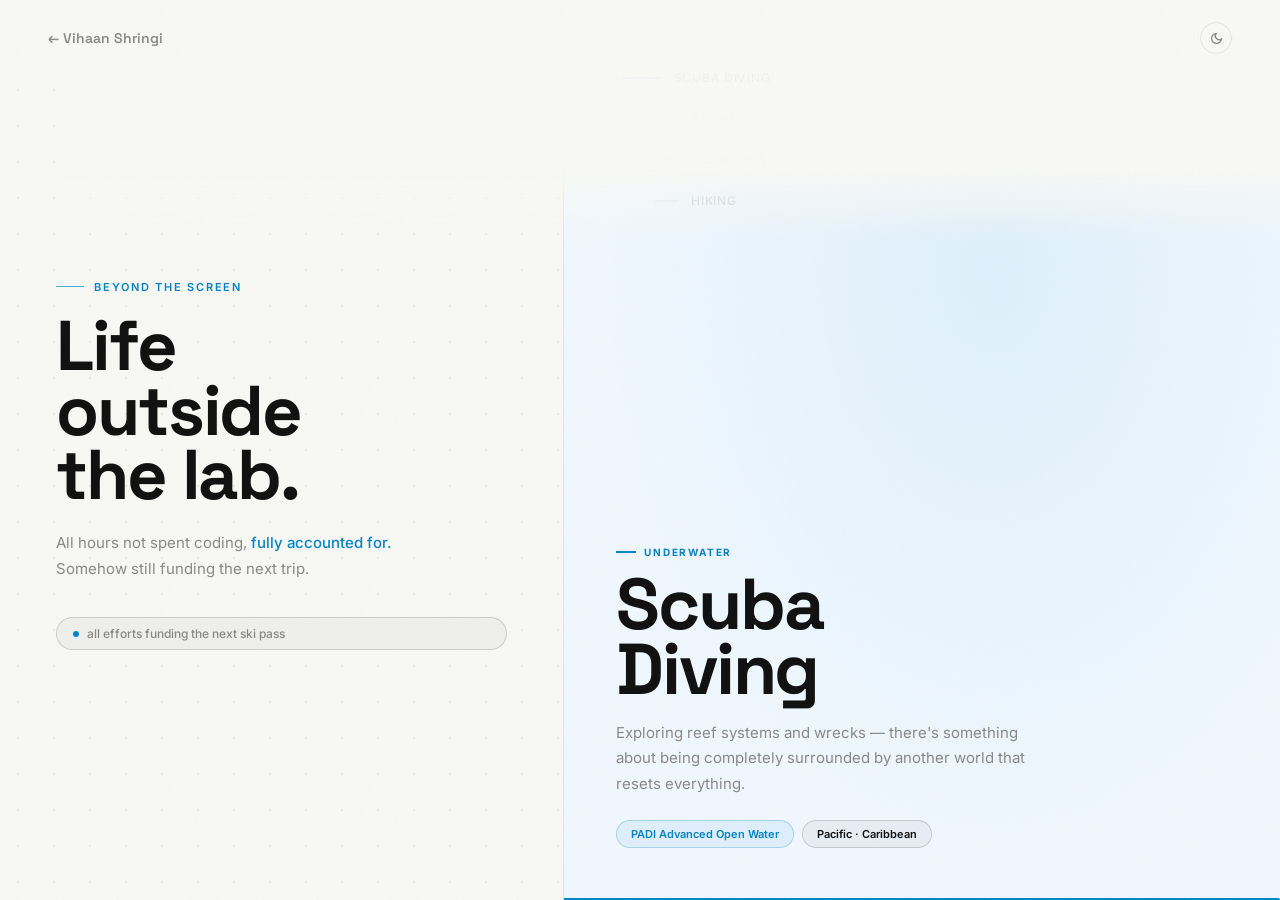
==== commit 2f110faf: "book: keep true page proportions on mobile; remove all emoji Aspect ratio was wrong on phones. A pag" ====
--- a/hobbies.html
+++ b/hobbies.html
@@ -4,6 +4,9 @@
   <meta charset="UTF-8" /><meta name="viewport" content="width=device-width, initial-scale=1.0" />
   <script>try{var t=localStorage.getItem('theme')||(window.matchMedia('(prefers-color-scheme:light)').matches?'light':'dark');document.documentElement.setAttribute('data-theme',t)}catch(e){}</script>
   <title>Hobbies — Vihaan Shringi</title>
+  <link rel="icon" type="image/webp" href="favicon.webp" />
+  <link rel="icon" type="image/png" href="favicon.png" />
+  <link rel="apple-touch-icon" href="apple-touch-icon.png" />
   <link rel="preconnect" href="https://fonts.googleapis.com" />
   <link href="https://fonts.googleapis.com/css2?family=Space+Grotesk:wght@300;400;500;600;700&family=Inter:wght@300;400;500;600&display=swap" rel="stylesheet" />
   <style>
@@ -95,9 +98,7 @@
     [data-theme="light"] .slide-3 .slide-bg { background:radial-gradient(ellipse at 50% 25%,rgba(2,132,199,0.06) 0%,transparent 65%),#eff8ff; }
 
     /* Big emoji */
-    .slide-emoji { position:absolute; right:52px; top:50%; transform:translateY(-60%); font-size:clamp(120px,18vw,200px); opacity:0.18; pointer-events:none; z-index:1; user-select:none; }
-    [data-theme="light"] .slide-emoji { opacity:0.12; }
-
+    [data-theme="light"]
     /* Slide content */
     .slide-content { position:relative; z-index:2; }
     .slide-tag { font-size:10px; font-weight:700; color:var(--accent); letter-spacing:0.18em; text-transform:uppercase; margin-bottom:14px; display:flex; align-items:center; gap:8px; }
@@ -124,7 +125,6 @@
       .left-panel { width:100%; padding:100px 24px 32px; }
       .right-panel { border-left:none; border-top:1px solid var(--border); }
       .reel-slide { min-height:70vh; padding:48px 24px 36px; }
-      .slide-emoji { font-size:100px; right:24px; }
     }
   </style>
 </head>
@@ -174,7 +174,6 @@
         <!-- SLIDE 0: Scuba -->
         <div class="reel-slide slide-0">
           <div class="slide-bg"></div>
-          <div class="slide-emoji">🤿</div>
           <div class="slide-content">
             <div class="slide-tag">Underwater</div>
             <div class="slide-name">Scuba<br/>Diving</div>
@@ -191,7 +190,6 @@
         <!-- SLIDE 1: Skiing -->
         <div class="reel-slide slide-1">
           <div class="slide-bg"></div>
-          <div class="slide-emoji">⛷️</div>
           <div class="slide-content">
             <div class="slide-tag">Mountain</div>
             <div class="slide-name">Skiing</div>
@@ -209,7 +207,6 @@
         <!-- SLIDE 2: Climbing -->
         <div class="reel-slide slide-2">
           <div class="slide-bg"></div>
-          <div class="slide-emoji">🧗</div>
           <div class="slide-content">
             <div class="slide-tag">Vertical</div>
             <div class="slide-name">Rock<br/>Climbing</div>
@@ -227,7 +224,6 @@
         <!-- SLIDE 3: Hiking -->
         <div class="reel-slide slide-3">
           <div class="slide-bg"></div>
-          <div class="slide-emoji">🏔️</div>
           <div class="slide-content">
             <div class="slide-tag">Trails</div>
             <div class="slide-name">Hiking</div>
